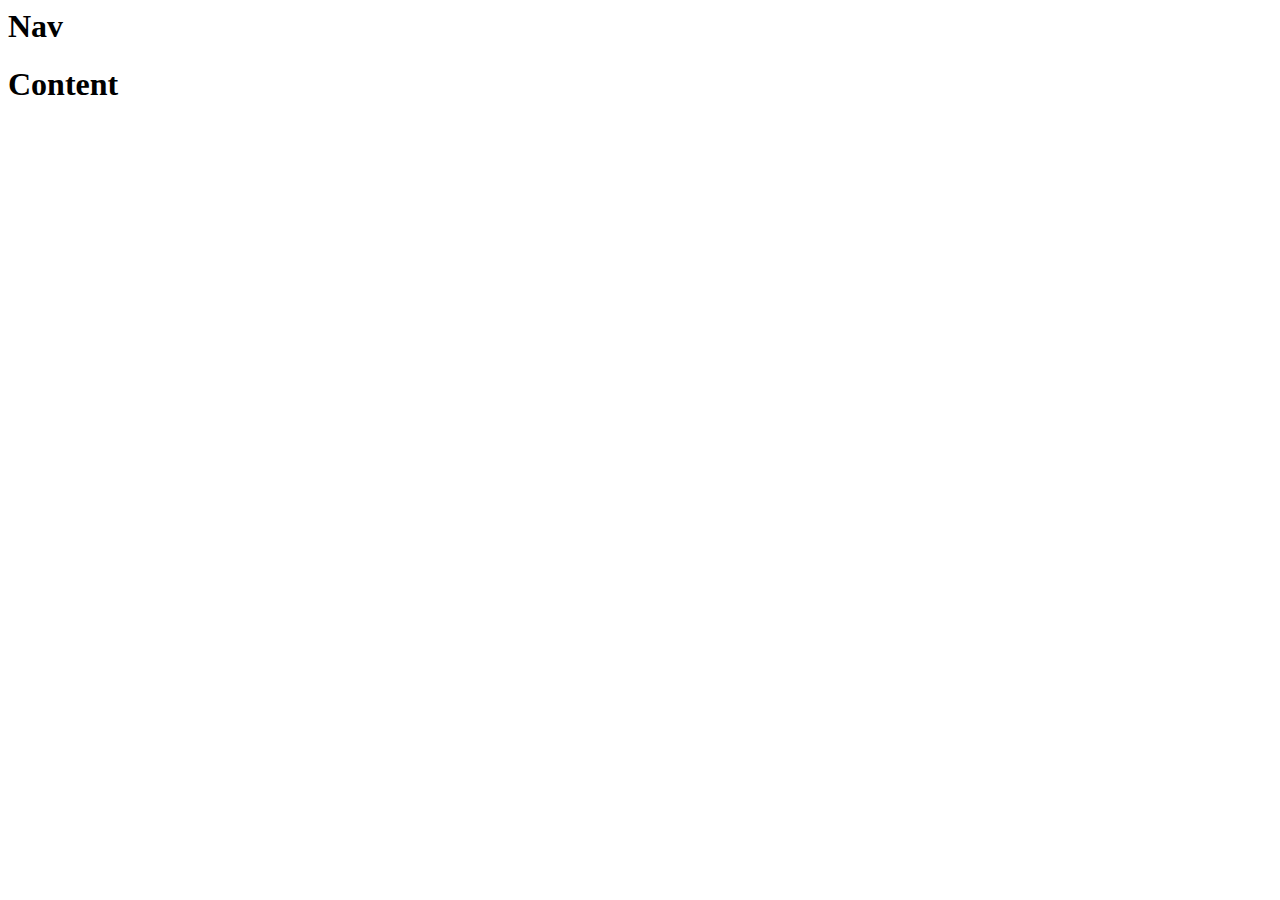
==== index.html @ 1ef24c0d "Create index.html" ====
<meta name="viewport" content="width=device-width, initial-scale=1.0">
<html>
    <head>
        <meta charset="UTF-8">
        <title>Bread Ballet</title>
        <link rel="stylesheet" href="styles.css">
        <link rel="icon" href="Icon.png">
    </head>
    
    <body>
        <div class="navbar">
            <h1>Nav<h1>
        </div
        <div class="content">
            <h1>Content</h1>
        </div>
    </body>
</html>
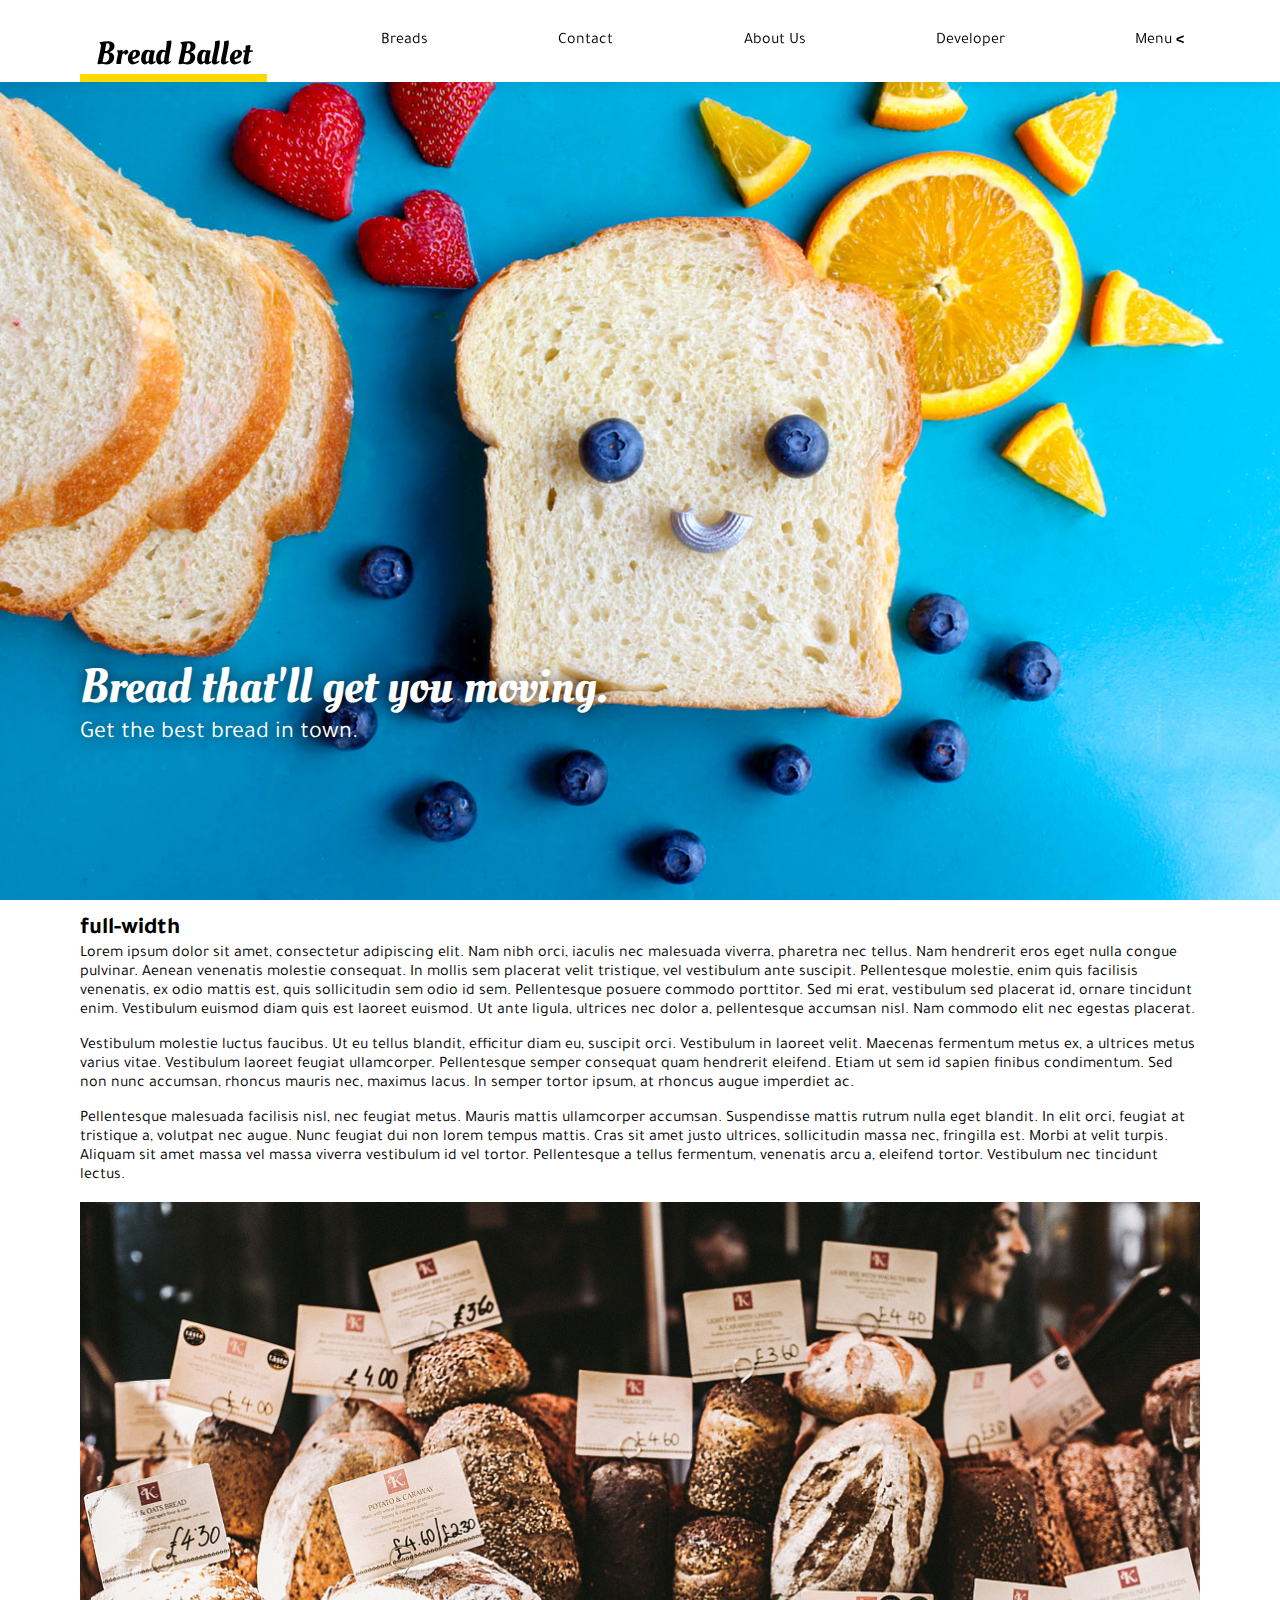
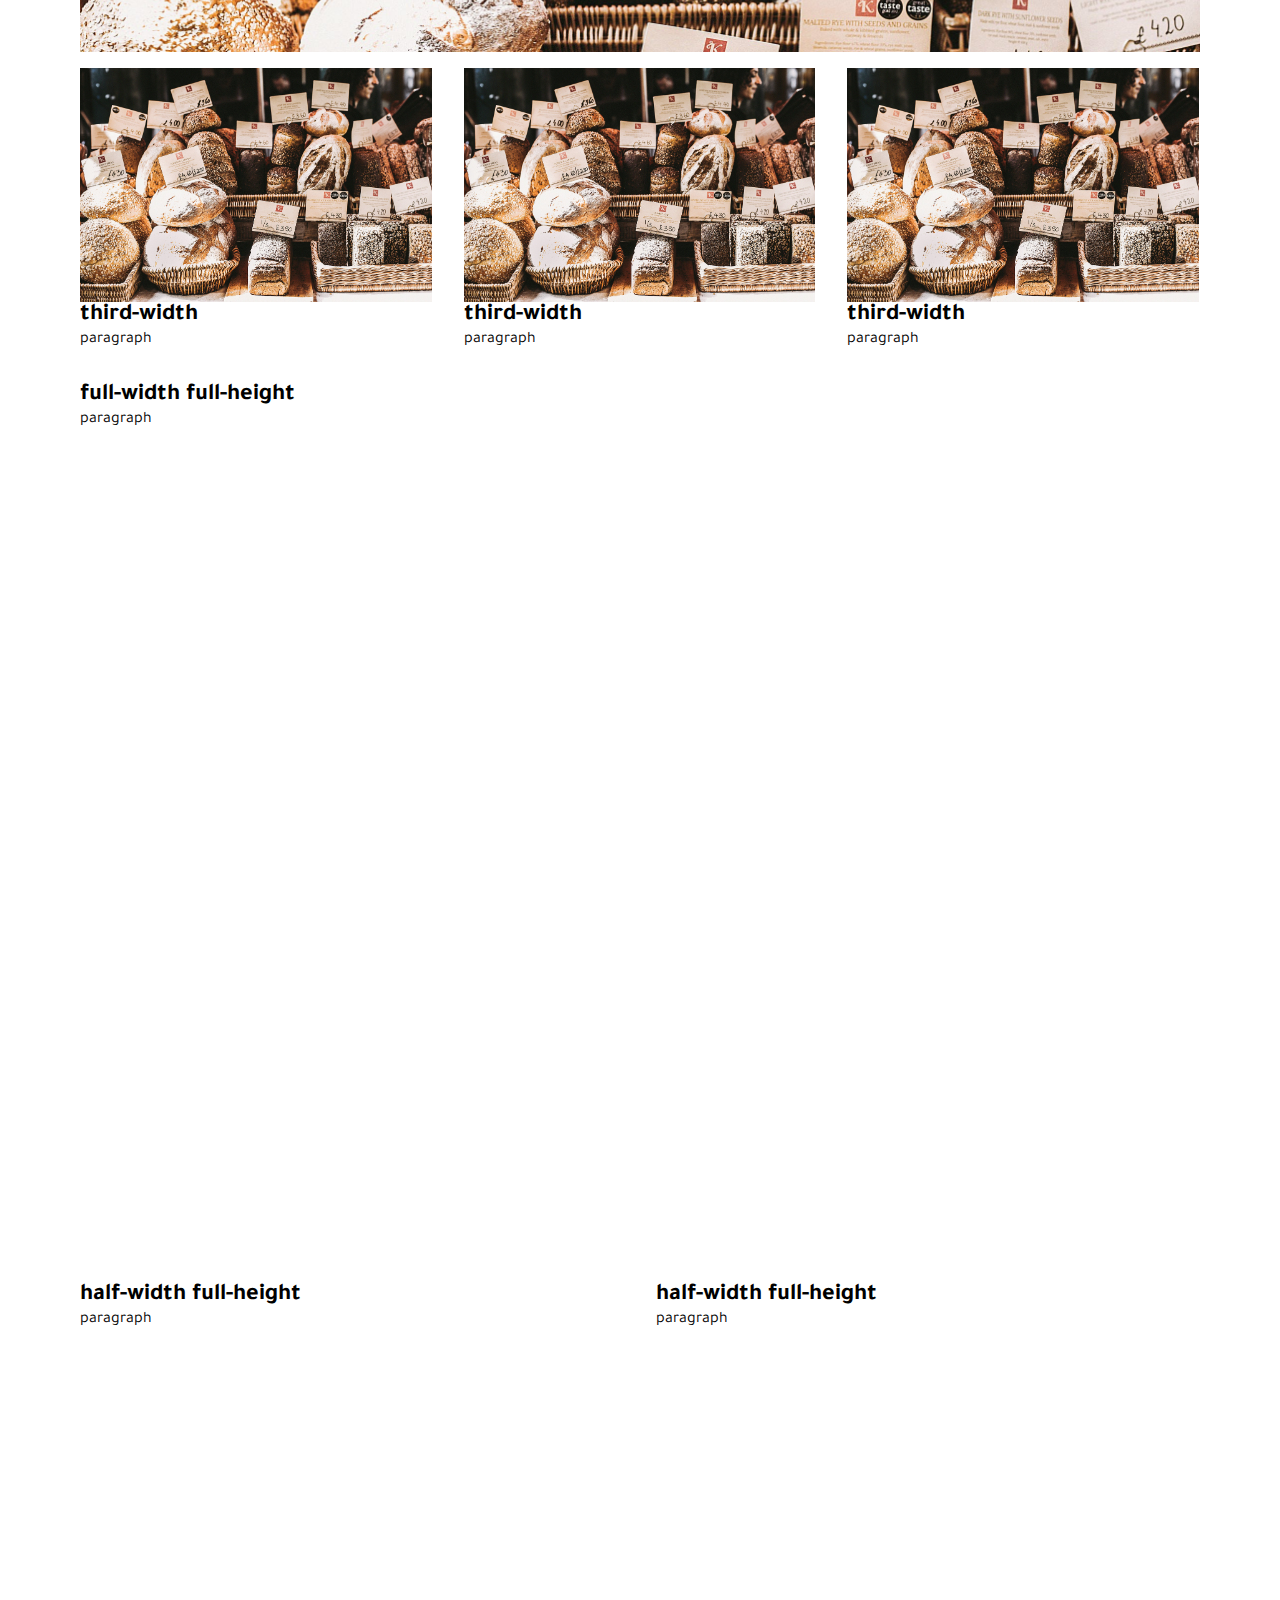
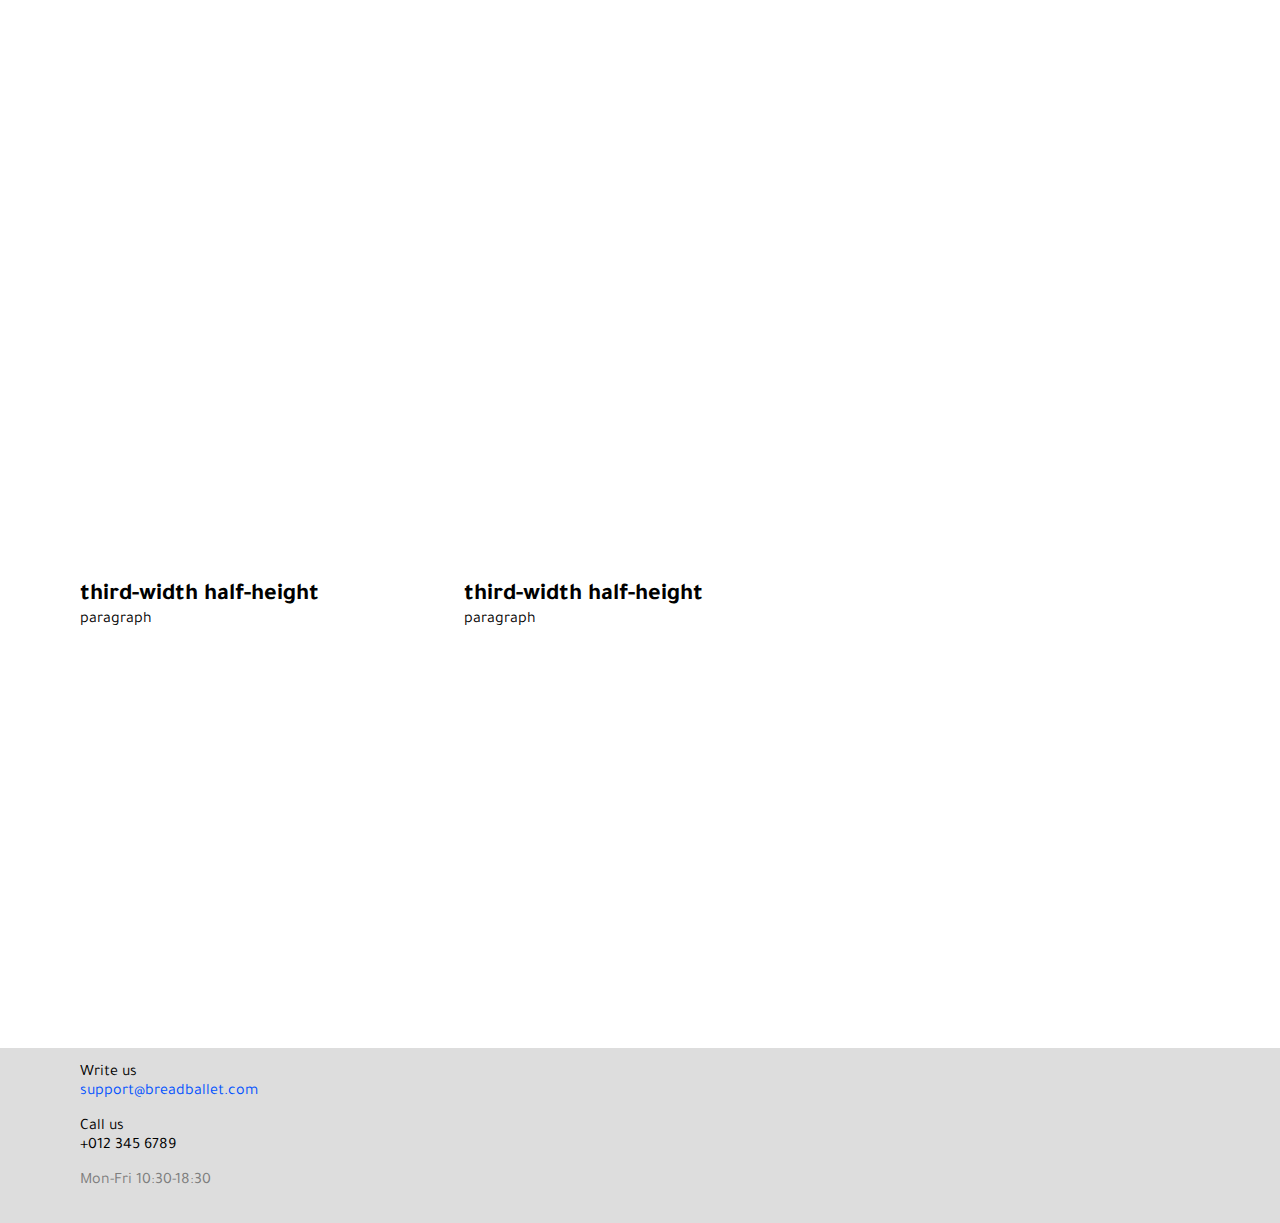
==== commit 1aaf88c5: "Font changes, added content, and some changes in css." ====
--- a/index.html
+++ b/index.html
@@ -3,16 +3,110 @@
     <head>
         <meta charset="UTF-8">
         <title>Bread Ballet</title>
-        <link rel="stylesheet" href="styles.css">
-        <link rel="icon" href="Icon.png">
-    </head>
+        <link rel="icon" href="assets/img/kisspng-bakery-brunch-bread-icon-bread-5a98b1a9839131.1352693715199563935389.png">
+        <link href="https://fonts.googleapis.com/css?family=Tajawal|Oleo+Script" rel="stylesheet"> 
+        <!-- <script src="https://ajax.googleapis.com/ajax/libs/angularjs/1.6.9/angular.min.js"></script>
+        <script src="https://ajax.googleapis.com/ajax/libs/angularjs/1.6.9/angular-animate.js"></script> -->
+        <link rel="stylesheet" href="assets/styles.css">
+        <script src="assets/scripts.js"></script>
+        </head>
     
     <body>
         <div class="navbar">
-            <h1>Nav<h1>
-        </div
+            <a class="tabs logo active" href="index.html">Bread Ballet</a>
+            <a class="tabs pages" href="breads.html">Breads</a>
+            <a class="tabs pages" href="contact.html">Contact</a>
+            <a class="tabs pages" href="about.html">About Us</a>
+            <a class="tabs pages" href="developer.html">Developer</a>
+            <a class="tabs" href="javascript:void(0);" onclick="toggleMenu()">Menu <b id="menuCaret"><</b></a>
+        </div>
+
+        <div id="menu" class="sidemenu">
+            <a class="tabs active" href="index.html">Home</a>
+            <a class="tabs" href="breads.html">Breads</a>
+            <a class="tabs" href="contact.html">Contact</a>
+            <a class="tabs" href="about.html">About Us</a>
+            <a class="tabs" href="developer.html">Developer</a>
+            <div class="sideContact">
+                <p>Write us<br><a href="mailto:support@breadballet.com">support@breadballet.com</a></p>
+                <p>Call us<br>+012 345 6789</p>
+                <p class="subtext">Mon-Fri 10:30-18:30</p>
+            </div>
+        </div>
+
+        <div class="banner full-height">
+            <img src="assets/img/pexels-photo-708488.jpg">
+            <span>
+                <h1>Bread that'll get you moving.</h1>
+                <p>Get the best bread in town.</p>
+            </span>
+        </div>
+
         <div class="content">
-            <h1>Content</h1>
+            <div class="full-width">
+                <h2>full-width</h2>
+                <p>
+                    Lorem ipsum dolor sit amet, consectetur adipiscing elit. Nam nibh orci, iaculis nec malesuada viverra, pharetra nec tellus. Nam hendrerit eros eget nulla congue pulvinar. Aenean venenatis molestie consequat. In mollis sem placerat velit tristique, vel vestibulum ante suscipit. Pellentesque molestie, enim quis facilisis venenatis, ex odio mattis est, quis sollicitudin sem odio id sem. Pellentesque posuere commodo porttitor. Sed mi erat, vestibulum sed placerat id, ornare tincidunt enim. Vestibulum euismod diam quis est laoreet euismod. Ut ante ligula, ultrices nec dolor a, pellentesque accumsan nisl. Nam commodo elit nec egestas placerat.
+                </p>
+                <p>
+                    Vestibulum molestie luctus faucibus. Ut eu tellus blandit, efficitur diam eu, suscipit orci. Vestibulum in laoreet velit. Maecenas fermentum metus ex, a ultrices metus varius vitae. Vestibulum laoreet feugiat ullamcorper. Pellentesque semper consequat quam hendrerit eleifend. Etiam ut sem id sapien finibus condimentum. Sed non nunc accumsan, rhoncus mauris nec, maximus lacus. In semper tortor ipsum, at rhoncus augue imperdiet ac.
+                </p>
+                <p>
+                    Pellentesque malesuada facilisis nisl, nec feugiat metus. Mauris mattis ullamcorper accumsan. Suspendisse mattis rutrum nulla eget blandit. In elit orci, feugiat at tristique a, volutpat nec augue. Nunc feugiat dui non lorem tempus mattis. Cras sit amet justo ultrices, sollicitudin massa nec, fringilla est. Morbi at velit turpis. Aliquam sit amet massa vel massa viverra vestibulum id vel tortor. Pellentesque a tellus fermentum, venenatis arcu a, eleifend tortor. Vestibulum nec tincidunt lectus.
+                </p>
+            </div>
+            <div class="full-width half-height contentimg">
+                <img src="assets/img/pexels-photo-1070946.jpg">
+            </div>
+        </div>
+            
+        <div class="content">
+            <div class="third-width contentimg">
+                <img src="assets/img/pexels-photo-1070946.jpg">
+            </div><div class="third-width contentimg">
+                <img src="assets/img/pexels-photo-1070946.jpg">
+            </div><div class="third-width contentimg">
+                <img src="assets/img/pexels-photo-1070946.jpg">
+            </div>
+            <div class="third-width">
+                <h2>third-width</h2>
+                <p>paragraph</p>
+            </div><div class="third-width">
+                <h2>third-width</h2>
+                <p>paragraph</p>
+            </div><div class="third-width">
+                <h2>third-width</h2>
+                <p>paragraph</p>
+            </div>
+        </div>
+            
+        <div class="content">
+            <div class="full-width full-height">
+                <h2>full-width full-height</h2>
+                <p>paragraph</p>
+            </div>
+
+            <div class="half-width full-height">
+                <h2>half-width full-height</h2>
+                <p>paragraph</p>
+            </div><div class="half-width full-height">
+                <h2>half-width full-height</h2>
+                <p>paragraph</p>
+            </div>
+
+            <div class="third-width half-height">
+                <h2>third-width half-height</h2>
+                <p>paragraph</p>
+            </div><div class="third-width half-height">
+                <h2>third-width half-height</h2>
+                <p>paragraph</p>
+            </div>
+        </div>
+
+        <div class="footer">
+            <p>Write us<br><a href="mailto:support@breadballet.com">support@breadballet.com</a></p>
+            <p>Call us<br>+012 345 6789</p>
+            <p class="subtext">Mon-Fri 10:30-18:30</p>
         </div>
     </body>
 </html>
--- a/assets/styles.css
+++ b/assets/styles.css
@@ -0,0 +1,299 @@
+*{
+    font-family: 'Tajawal', sans-serif;
+    margin: 0;
+    box-sizing: border-box;
+}
+
+@keyframes fadein{
+    from{opacity:0};
+    to{opacity:1};
+}
+
+h1{ font-weight: 600;}
+
+h2{ font-weight: 600;}
+
+h3{ font-weight: 600;}
+
+h4{ font-weight: 600;}
+
+h5{ font-weight: 600;}
+
+h6{ font-weight: 600;}
+
+p{
+    margin-bottom: 1rem;
+}
+
+a{
+    color: rgb(0, 81, 255);
+    text-decoration: none;
+}
+
+.navbar{
+    display: flex;
+    justify-content: space-between;
+    z-index: 101;
+    position: fixed;
+    height: 5.1rem;
+    width: 100%;
+    padding: 0 10rem;
+    background-color: rgb(255, 255, 255);
+    box-shadow: 0rem 0rem 1rem rgba(0, 0, 0, 0.1);
+}
+
+.navbar .tabs{
+    color: black;
+    height: 100%;
+    padding: 2rem 1rem;
+    white-space: nowrap;
+}
+
+.navbar .logo{
+    font-family: 'Oleo Script', cursive;
+    font-size: 2rem;
+    white-space: nowrap;
+}
+
+.navbar .tabs:hover{
+    border-bottom: 0.5rem solid rgb(255, 217, 0);
+}
+
+.navbar .active{
+    border-bottom: 0.5rem solid rgb(255, 217, 0);
+}
+
+.sidemenu {
+    height: 100%;
+    width: 0rem;
+    position: fixed;
+    z-index: 100;
+    top: 0;
+    right: 0;
+    background-color: white;
+    /* overflow-x: hidden; */
+    padding-top: 5.1rem;
+    transition: 0.5s;
+    box-shadow: 0rem 0rem 1rem rgba(0, 0, 0, 0.1);
+}
+
+.sidemenu .tabs {
+    padding: 2rem 1rem;
+    color: black;
+    display: block;
+    transition: 0.3s;
+    white-space: nowrap;
+    border-bottom: 2px solid rgba(0, 0, 0, 0.1)
+}
+
+.sidemenu .tabs:hover {
+    border-right: 0.5rem solid rgb(255, 217, 0);
+}
+
+.sidemenu .active{
+    border-right: 0.5rem solid rgb(255, 217, 0);
+}
+
+.sideContact{
+    padding: 2rem 1rem;
+    white-space: nowrap;
+}
+
+.subtext{
+    color: rgb(126, 126, 126);
+}
+
+.navCompensation{
+    height: 5.1rem;
+    width: 100%;
+}
+
+.banner{
+    /* height: 100%; */
+    overflow: hidden;
+    display: flex;
+    justify-content: center;
+    align-items: center;
+    -webkit-animation: fadein 1s;
+    -moz-animation: fadein 1s;
+    -o-animation: fadein 1s;
+    animation: fadein 1s;
+    position: relative;
+}
+
+.banner img{
+    object-fit: cover;
+    min-width: 100vw;
+    min-height: 100vh;
+}
+
+.banner span{
+    font-size: 150%;
+    position: absolute;
+    bottom: 15%;
+    left: 10rem;
+    color: rgb(255, 255, 255);
+    text-shadow: 0rem 0rem 1rem rgba(0, 0, 0, 0.67);
+}
+
+.banner h1{
+    font-family: 'Oleo Script', cursive;
+    font-weight: normal;
+}
+
+.content{
+    margin: 2rem 9rem;
+}
+
+.contentimg{
+    overflow: hidden;
+}
+
+.contentimg img{
+    width: 100%;
+}
+
+.full-width{
+    width:100%;
+    padding: 0 1rem;
+}
+
+.half-width{
+    width: 50%;
+    display: inline-block;
+    padding: 0 1rem;
+}
+
+.third-width{
+    width: 33.3%;
+    display: inline-block;
+    padding: 0 1rem;
+}
+
+.quarter-width{
+    width: 25%;
+    display: inline-block;
+}
+
+.full-height{
+    height: 100%;
+}
+
+.half-height{
+    height: 50%;
+}
+
+.footer{
+    background-color: rgb(221, 221, 221);
+    padding: 2rem 10rem;
+}
+
+.card{
+    position: fixed;
+    bottom: 1rem;
+    right: 1rem;
+    width: 20rem;
+    background-color: white;
+    border-radius: 0.5rem;
+    box-shadow:0 2px 5px 0 rgba(0,0,0,0.16),0 2px 10px 0 rgba(0,0,0,0.12);
+}
+
+.card .title{
+    padding: 1rem;
+    background-color: rgb(255, 217, 0);
+    font-weight: 100;
+    border-top-left-radius: 0.5rem;
+    border-top-right-radius: 0.5rem;
+}
+
+.card .list{
+    list-style-type: none;
+    padding: 0;
+    margin: 0;
+}
+
+.card .item{
+    padding: 1rem;
+    border-bottom: 2px solid rgba(0, 0, 0, 0.1)
+}
+
+.float-right{
+    float: right;
+}
+
+.float-left{
+    float: left;
+}
+
+/* Media sizing and compatability: */
+
+@media (max-width: 1280px){
+    .navbar{
+        padding: 0 5rem;
+    }
+
+    .banner span{
+        left: 5rem;
+    }
+
+    .content{
+        margin: 1rem 4rem;
+    }
+
+    .footer{
+        padding: 1rem 5rem;
+    }
+}
+
+@media (max-width: 1024px){
+    .navbar{
+        padding: 0 3rem;
+    }
+
+    .banner span{
+        left: 3rem;
+        font-size: 100%;
+    }
+
+    .content{
+        margin: 1rem 2rem;
+    }
+
+    .footer{
+        padding: 1rem 3rem;
+    }
+}
+
+@media (max-width: 768px){
+    .navbar{
+        padding: 0 1rem;
+    }
+
+    .pages{
+        display: none;
+    }
+
+    .banner span{
+        left: 1rem;
+    }
+
+    .banner h1{
+        font-size: 150%;
+    }
+
+    .content{
+        margin: 1rem 0rem;
+    }
+
+    .footer{
+        padding: 1rem 1rem;
+    }
+}
+
+@media (max-width: 479px){
+    .thin{
+        width: 100%;
+        display: block;
+    }
+
+}